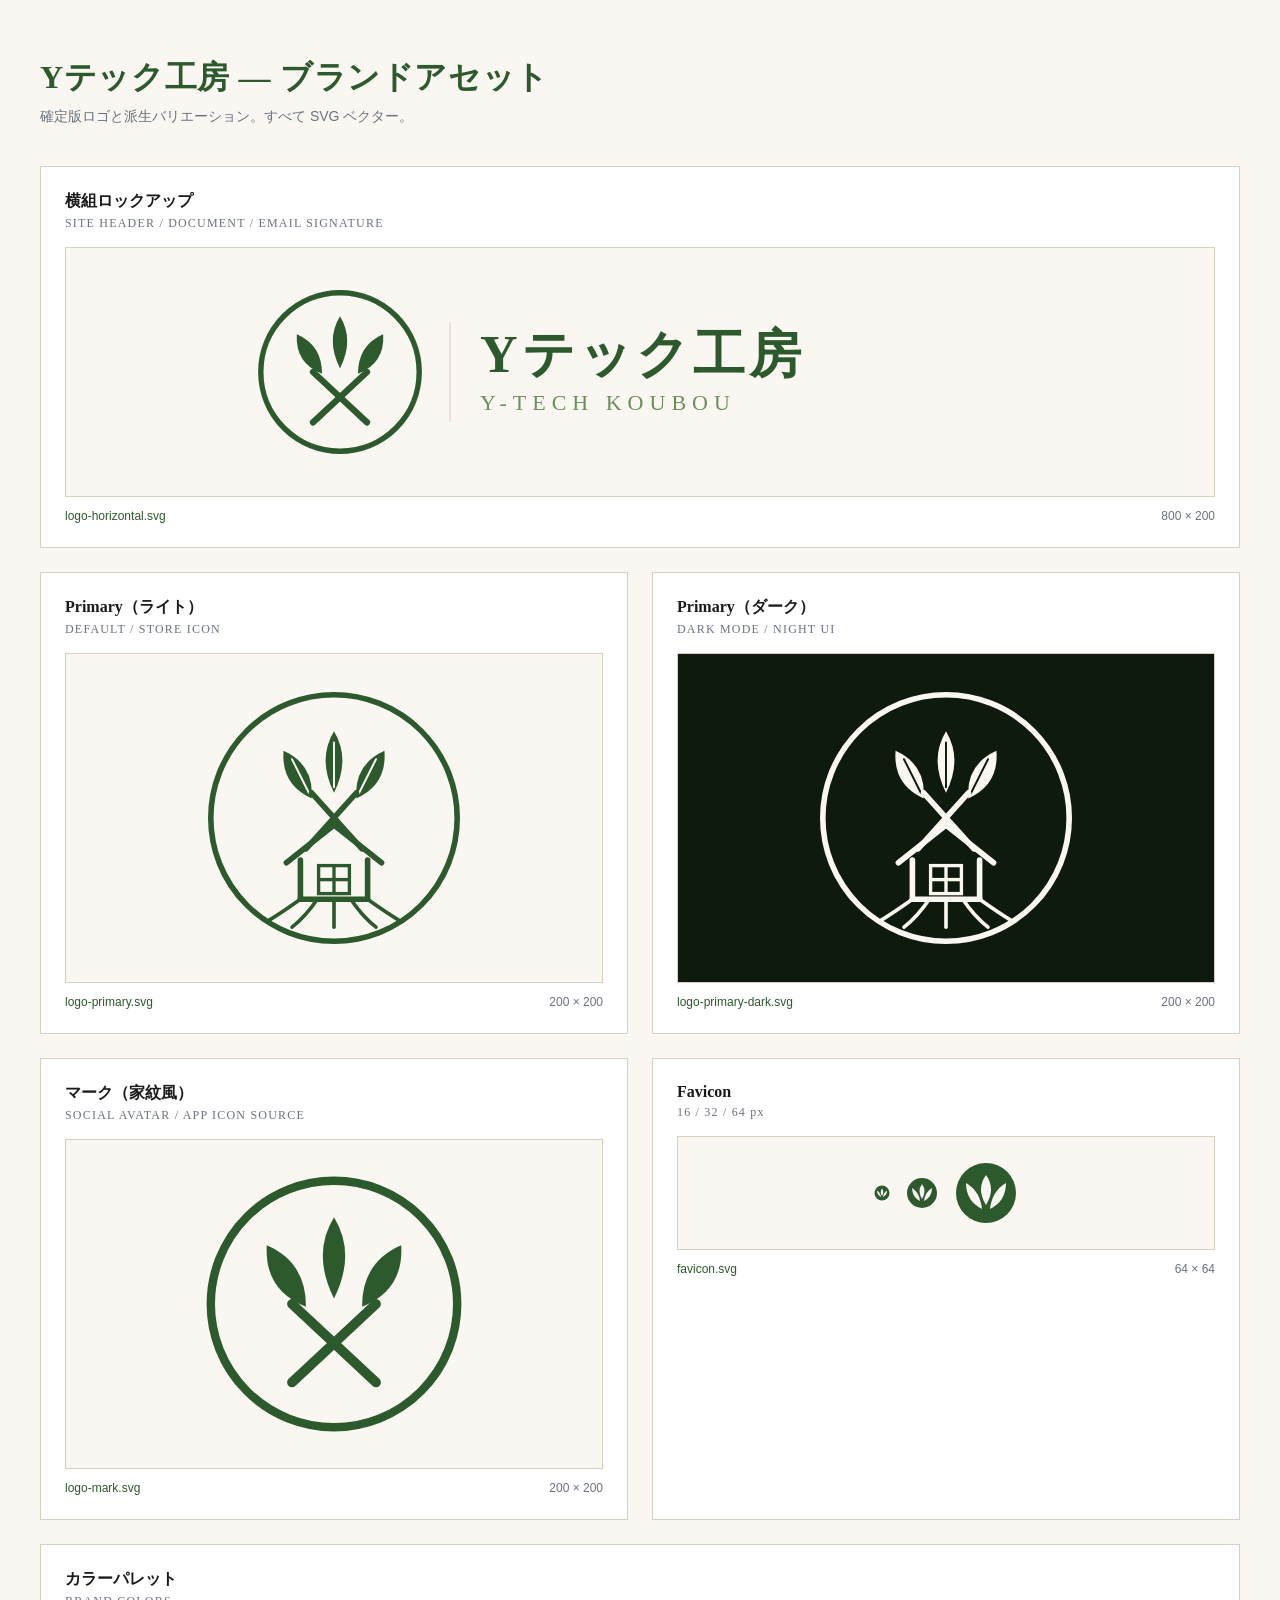
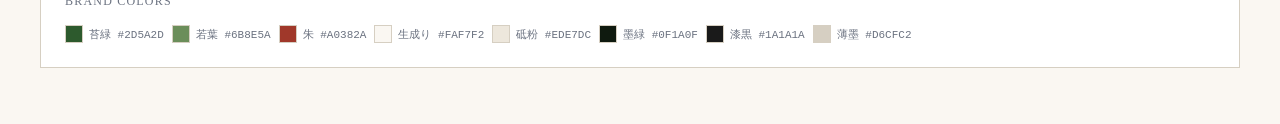
==== brand-assets/index.html @ 65ea0a8d "chore: initial commit (brand assets + portal)" ====
<!doctype html>
<html lang="ja">
<head>
<meta charset="utf-8">
<title>Yテック工房 — ブランドアセット</title>
<style>
  :root {
    --bg: #FAF7F2;
    --surface: #fff;
    --border: #D6CFC2;
    --fg: #1A1A1A;
    --muted: #6B7280;
    --primary: #2D5A2D;
    --dark-bg: #0F1A0F;
  }
  * { box-sizing: border-box; }
  body {
    margin: 0;
    padding: 56px 32px;
    background: var(--bg);
    color: var(--fg);
    font-family: 'Noto Sans JP', -apple-system, 'Hiragino Sans', 'Yu Gothic UI', sans-serif;
  }
  header { max-width: 1200px; margin: 0 auto 40px; }
  h1 {
    margin: 0 0 8px;
    font-weight: 600;
    font-size: 32px;
    letter-spacing: .02em;
    font-family: 'Noto Serif JP', 'Yu Mincho', serif;
    color: var(--primary);
  }
  .lead { color: var(--muted); margin: 0; font-size: 14px; }
  .grid {
    display: grid;
    grid-template-columns: repeat(2, 1fr);
    gap: 24px;
    max-width: 1200px;
    margin: 0 auto;
  }
  .card {
    background: var(--surface);
    border: 1px solid var(--border);
    padding: 24px;
  }
  .card.full { grid-column: 1 / -1; }
  .card h2 {
    margin: 0 0 4px;
    font-size: 16px;
    font-weight: 600;
    font-family: 'Noto Serif JP', serif;
  }
  .card .tag {
    color: var(--muted);
    font-size: 12px;
    margin-bottom: 16px;
    font-family: 'Cormorant Garamond', serif;
    letter-spacing: .1em;
  }
  .preview {
    background: #FAF7F2;
    border: 1px solid var(--border);
    padding: 24px;
    display: flex;
    align-items: center;
    justify-content: center;
    min-height: 200px;
  }
  .preview.dark { background: var(--dark-bg); }
  .preview img { max-width: 100%; max-height: 280px; display: block; }
  .preview.tiny { min-height: 140px; }
  .preview.tiny img { width: 96px; height: 96px; }
  .meta {
    margin-top: 12px;
    font-size: 12px;
    color: var(--muted);
    display: flex;
    justify-content: space-between;
  }
  a.file { color: var(--primary); text-decoration: none; }
  a.file:hover { text-decoration: underline; }
  .sizes {
    display: flex;
    gap: 16px;
    align-items: center;
    justify-content: center;
    padding: 24px;
    background: #FAF7F2;
    border: 1px solid var(--border);
  }
  .sizes img { display: block; }
  .swatches { display: flex; gap: 8px; margin-top: 14px; flex-wrap: wrap; }
  .sw {
    display: flex; align-items: center; gap: 6px;
    font-size: 11px; color: var(--muted);
    font-family: 'JetBrains Mono', monospace;
  }
  .sw i { width: 18px; height: 18px; border: 1px solid var(--border); display: inline-block; }
</style>
</head>
<body>
  <header>
    <h1>Yテック工房 — ブランドアセット</h1>
    <p class="lead">確定版ロゴと派生バリエーション。すべて SVG ベクター。</p>
  </header>

  <div class="grid">

    <div class="card full">
      <h2>横組ロックアップ</h2>
      <div class="tag">SITE HEADER / DOCUMENT / EMAIL SIGNATURE</div>
      <div class="preview"><img src="logo-horizontal.svg" alt="横組ロックアップ"></div>
      <div class="meta">
        <a class="file" href="logo-horizontal.svg">logo-horizontal.svg</a>
        <span>800 × 200</span>
      </div>
    </div>

    <div class="card">
      <h2>Primary（ライト）</h2>
      <div class="tag">DEFAULT / STORE ICON</div>
      <div class="preview"><img src="logo-primary.svg" alt="Primary ロゴ"></div>
      <div class="meta">
        <a class="file" href="logo-primary.svg">logo-primary.svg</a>
        <span>200 × 200</span>
      </div>
    </div>

    <div class="card">
      <h2>Primary（ダーク）</h2>
      <div class="tag">DARK MODE / NIGHT UI</div>
      <div class="preview dark"><img src="logo-primary-dark.svg" alt="Primary ダーク版"></div>
      <div class="meta">
        <a class="file" href="logo-primary-dark.svg">logo-primary-dark.svg</a>
        <span>200 × 200</span>
      </div>
    </div>

    <div class="card">
      <h2>マーク（家紋風）</h2>
      <div class="tag">SOCIAL AVATAR / APP ICON SOURCE</div>
      <div class="preview"><img src="logo-mark.svg" alt="マーク"></div>
      <div class="meta">
        <a class="file" href="logo-mark.svg">logo-mark.svg</a>
        <span>200 × 200</span>
      </div>
    </div>

    <div class="card">
      <h2>Favicon</h2>
      <div class="tag">16 / 32 / 64 px</div>
      <div class="sizes">
        <img src="favicon.svg" alt="favicon 16" width="16" height="16">
        <img src="favicon.svg" alt="favicon 32" width="32" height="32">
        <img src="favicon.svg" alt="favicon 64" width="64" height="64">
      </div>
      <div class="meta">
        <a class="file" href="favicon.svg">favicon.svg</a>
        <span>64 × 64</span>
      </div>
    </div>

    <div class="card full">
      <h2>カラーパレット</h2>
      <div class="tag">BRAND COLORS</div>
      <div class="swatches">
        <div class="sw"><i style="background:#2D5A2D"></i>苔緑 #2D5A2D</div>
        <div class="sw"><i style="background:#6B8E5A"></i>若葉 #6B8E5A</div>
        <div class="sw"><i style="background:#A0382A"></i>朱 #A0382A</div>
        <div class="sw"><i style="background:#FAF7F2"></i>生成り #FAF7F2</div>
        <div class="sw"><i style="background:#EDE7DC"></i>砥粉 #EDE7DC</div>
        <div class="sw"><i style="background:#0F1A0F"></i>墨緑 #0F1A0F</div>
        <div class="sw"><i style="background:#1A1A1A"></i>漆黒 #1A1A1A</div>
        <div class="sw"><i style="background:#D6CFC2"></i>薄墨 #D6CFC2</div>
      </div>
    </div>

  </div>
</body>
</html>
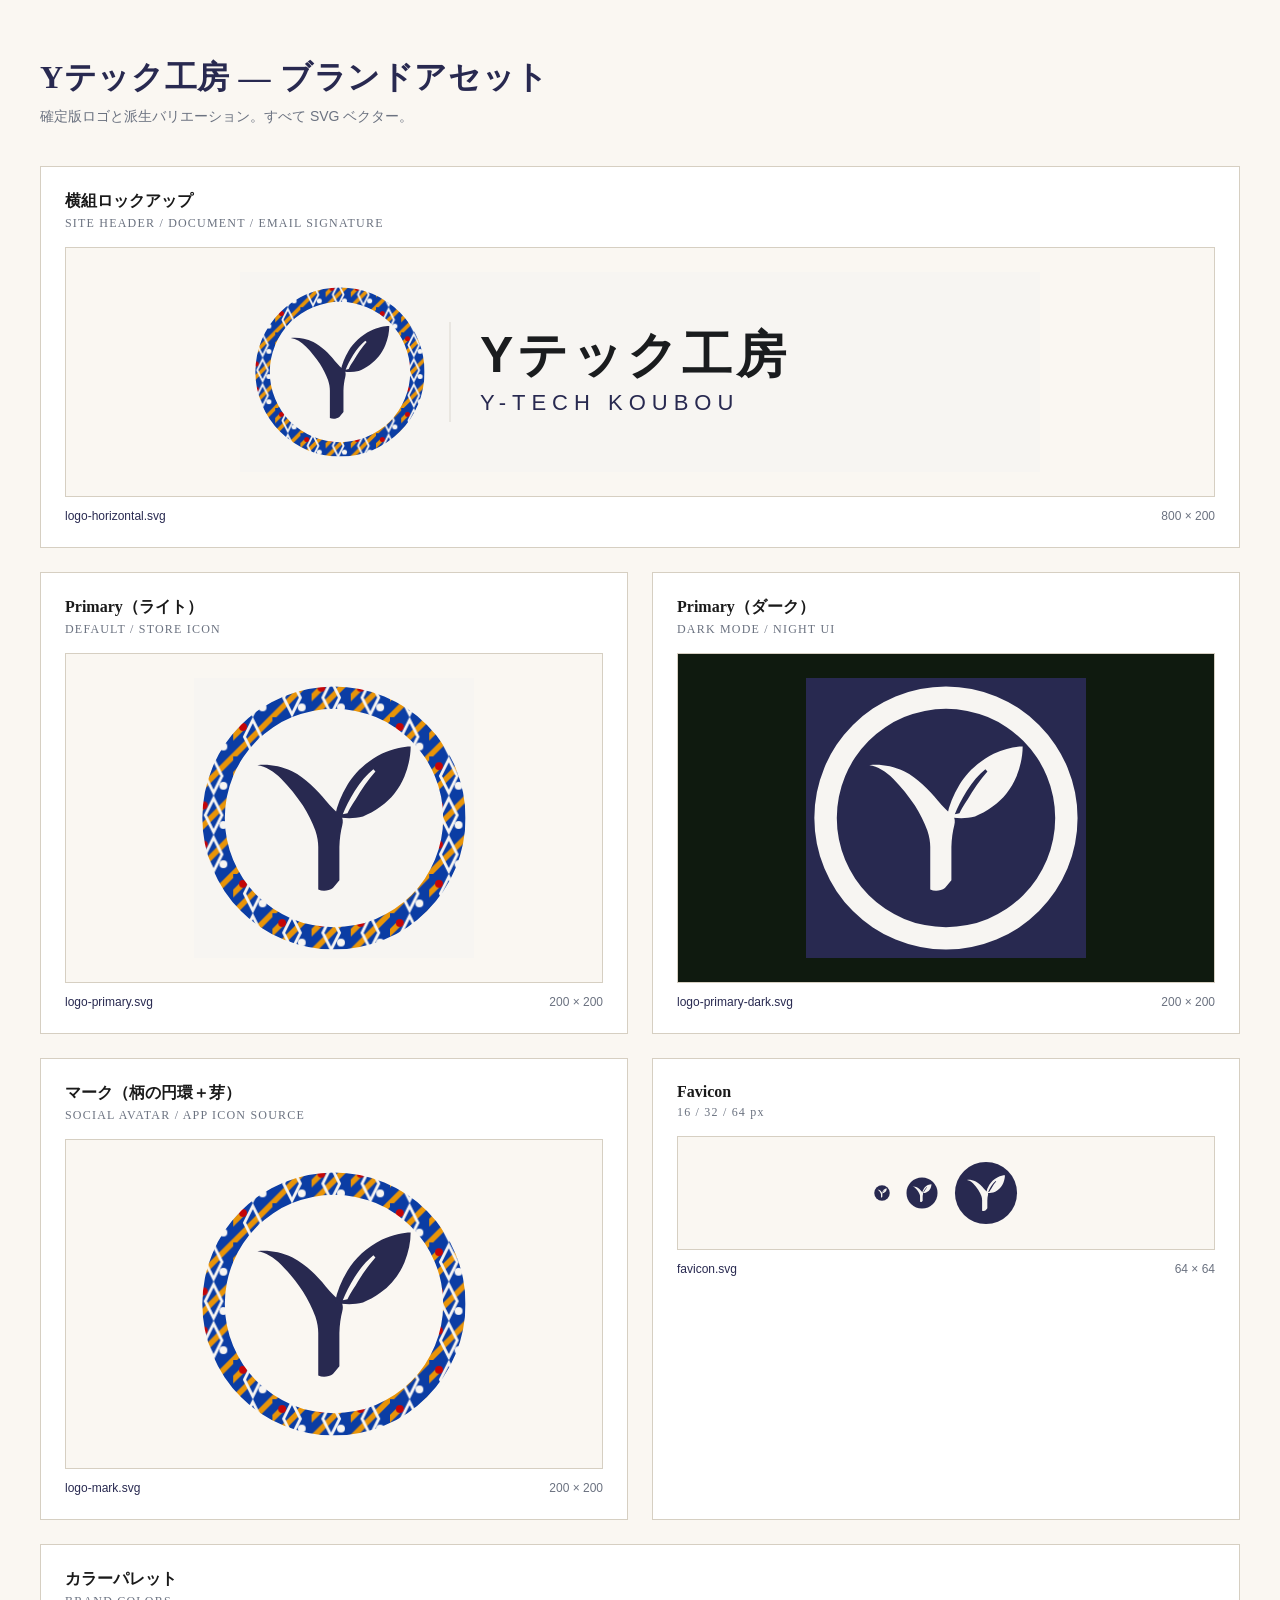
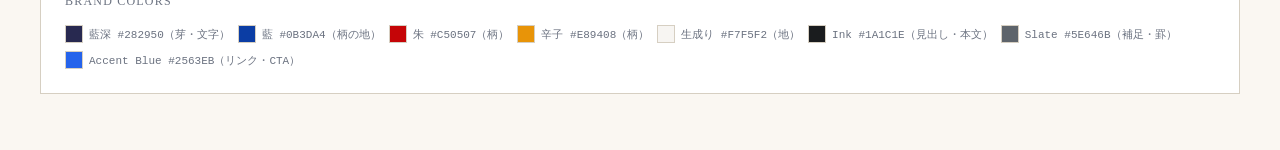
==== commit 9ab8a1ad: "BRAND: ロゴをスプラウト型Y＋柄の円環へ簡略化 - オーナー指定の参照画像（スプラウト型Y）を実測トレースし、輪郭を再現した芽の形を採用 - 構成を「柄の円環＋藍深の芽」の2要素へ簡略化（旧: " ====
--- a/brand-assets/index.html
+++ b/brand-assets/index.html
@@ -10,7 +10,7 @@
     --border: #D6CFC2;
     --fg: #1A1A1A;
     --muted: #6B7280;
-    --primary: #2D5A2D;
+    --primary: #282950;
     --dark-bg: #0F1A0F;
   }
   * { box-sizing: border-box; }
@@ -137,7 +137,7 @@
     </div>
 
     <div class="card">
-      <h2>マーク（家紋風）</h2>
+      <h2>マーク（柄の円環＋芽）</h2>
       <div class="tag">SOCIAL AVATAR / APP ICON SOURCE</div>
       <div class="preview"><img src="logo-mark.svg" alt="マーク"></div>
       <div class="meta">
@@ -164,14 +164,14 @@
       <h2>カラーパレット</h2>
       <div class="tag">BRAND COLORS</div>
       <div class="swatches">
-        <div class="sw"><i style="background:#2D5A2D"></i>苔緑 #2D5A2D</div>
-        <div class="sw"><i style="background:#6B8E5A"></i>若葉 #6B8E5A</div>
-        <div class="sw"><i style="background:#A0382A"></i>朱 #A0382A</div>
-        <div class="sw"><i style="background:#FAF7F2"></i>生成り #FAF7F2</div>
-        <div class="sw"><i style="background:#EDE7DC"></i>砥粉 #EDE7DC</div>
-        <div class="sw"><i style="background:#0F1A0F"></i>墨緑 #0F1A0F</div>
-        <div class="sw"><i style="background:#1A1A1A"></i>漆黒 #1A1A1A</div>
-        <div class="sw"><i style="background:#D6CFC2"></i>薄墨 #D6CFC2</div>
+        <div class="sw"><i style="background:#282950"></i>藍深 #282950（芽・文字）</div>
+        <div class="sw"><i style="background:#0B3DA4"></i>藍 #0B3DA4（柄の地）</div>
+        <div class="sw"><i style="background:#C50507"></i>朱 #C50507（柄）</div>
+        <div class="sw"><i style="background:#E89408"></i>辛子 #E89408（柄）</div>
+        <div class="sw"><i style="background:#F7F5F2"></i>生成り #F7F5F2（地）</div>
+        <div class="sw"><i style="background:#1A1C1E"></i>Ink #1A1C1E（見出し・本文）</div>
+        <div class="sw"><i style="background:#5E646B"></i>Slate #5E646B（補足・罫）</div>
+        <div class="sw"><i style="background:#2563EB"></i>Accent Blue #2563EB（リンク・CTA）</div>
       </div>
     </div>
 
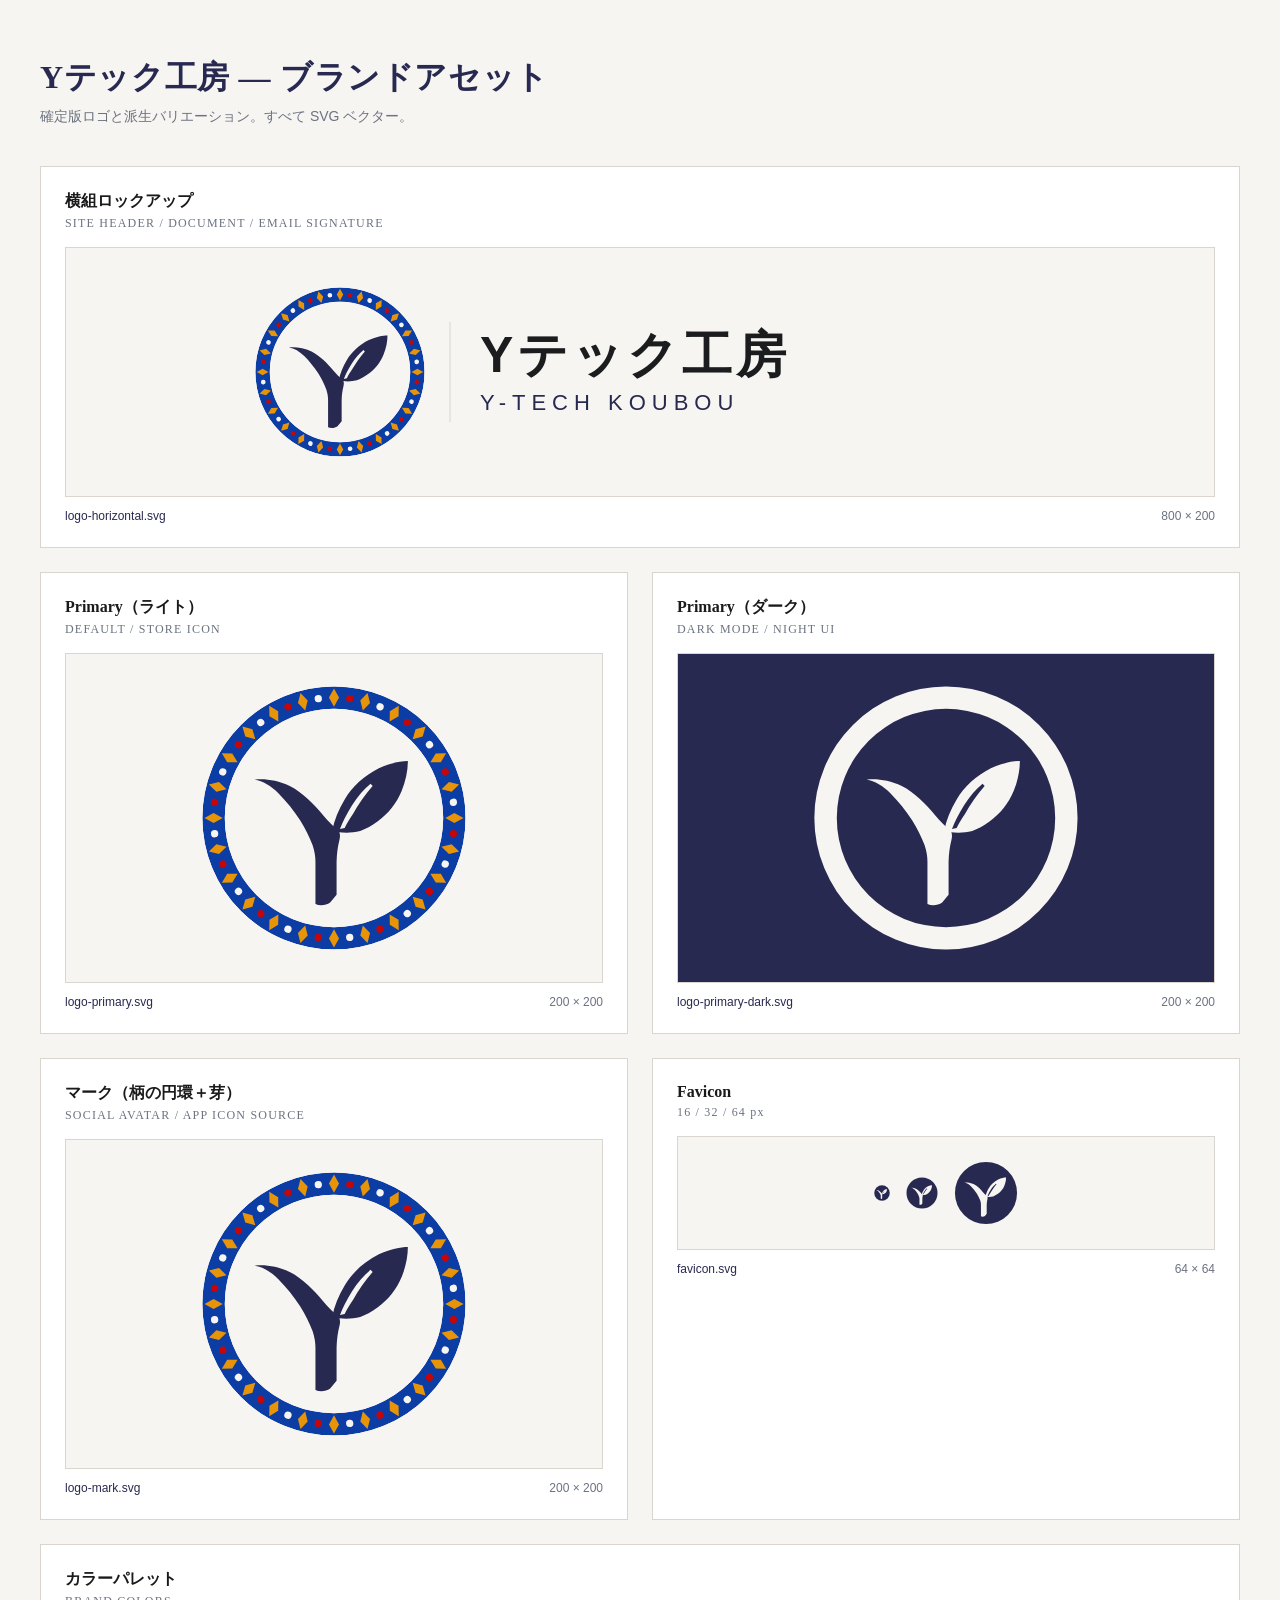
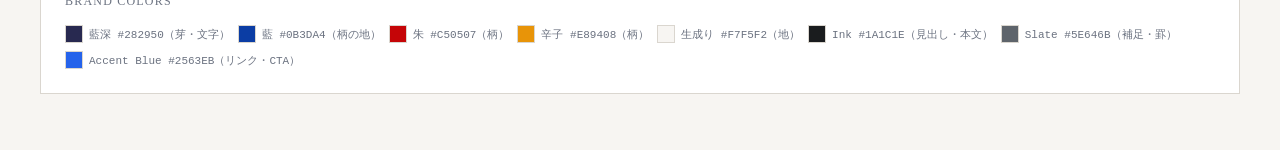
==== commit 04f6b5d9: "BRAND: 旧パレットの取り残しを一掃し、SEO/共有まわりを補修 SEO・共有: - sitemap.xml に /koubou を追加、lastmod を更新（トップのみ・5月末のままだった） " ====
--- a/brand-assets/index.html
+++ b/brand-assets/index.html
@@ -5,13 +5,13 @@
 <title>Yテック工房 — ブランドアセット</title>
 <style>
   :root {
-    --bg: #FAF7F2;
+    --bg: #F7F5F2;
     --surface: #fff;
-    --border: #D6CFC2;
+    --border: #DAD6CF;
     --fg: #1A1A1A;
     --muted: #6B7280;
     --primary: #282950;
-    --dark-bg: #0F1A0F;
+    --dark-bg: #282950;
   }
   * { box-sizing: border-box; }
   body {
@@ -58,7 +58,7 @@
     letter-spacing: .1em;
   }
   .preview {
-    background: #FAF7F2;
+    background: #F7F5F2;
     border: 1px solid var(--border);
     padding: 24px;
     display: flex;
@@ -85,7 +85,7 @@
     align-items: center;
     justify-content: center;
     padding: 24px;
-    background: #FAF7F2;
+    background: #F7F5F2;
     border: 1px solid var(--border);
   }
   .sizes img { display: block; }
